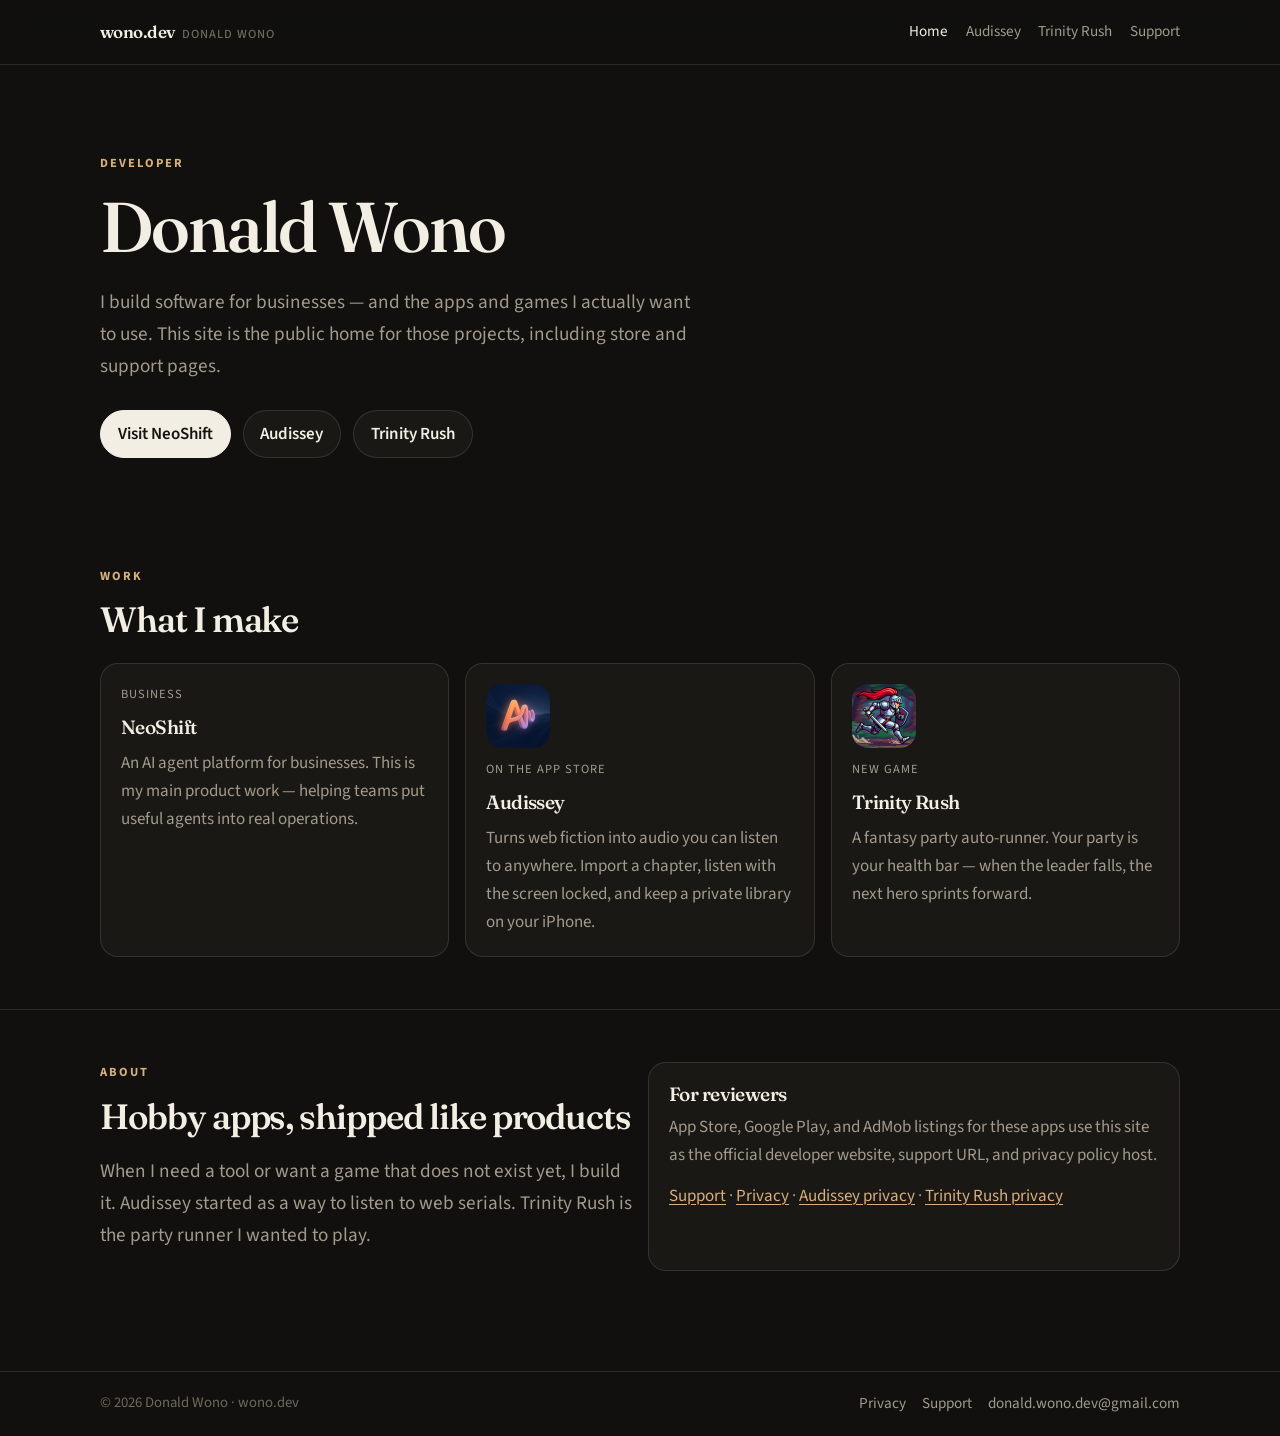
==== index.html @ 0ca2bea0 "Add files via upload" ====
<!DOCTYPE html>
<html lang="en">
<head>
  <meta charset="utf-8">
  <meta name="viewport" content="width=device-width, initial-scale=1">
  <title>Donald Wono — wono.dev</title>
  <meta name="description" content="Donald Wono is a developer. He built NeoShift, an AI agent platform for businesses, and makes apps and games including Audissey and Trinity Rush.">
  <link rel="canonical" href="https://wono.dev/">
  <meta property="og:type" content="website">
  <meta property="og:site_name" content="wono.dev">
  <meta property="og:title" content="Donald Wono — wono.dev">
  <meta property="og:description" content="Developer of NeoShift, Audissey, and Trinity Rush.">
  <meta property="og:url" content="https://wono.dev/">
  <meta property="og:image" content="https://wono.dev/images/audissey/icon-256.png">
  <meta name="theme-color" content="#11100e">
  <link rel="icon" href="/images/favicon.svg" type="image/svg+xml">
  <link rel="icon" href="/images/favicon-64.png" type="image/png">
  <link rel="apple-touch-icon" href="/images/audissey/icon-256.png">
  <link rel="preconnect" href="https://fonts.googleapis.com">
  <link rel="preconnect" href="https://fonts.gstatic.com" crossorigin>
  <link href="https://fonts.googleapis.com/css2?family=Fraunces:opsz,wght@9..144,500;9..144,600&family=Source+Sans+3:wght@400;600;700&display=swap" rel="stylesheet">
  <link rel="stylesheet" href="/css/site.css">
</head>
<body>
  <header class="site-header">
    <div class="wrap">
      <a class="brand" href="/">wono.dev <small>Donald Wono</small></a>
      <nav>
        <a href="/" aria-current="page">Home</a>
        <a href="/audissey/">Audissey</a>
        <a href="/trinity-rush/">Trinity Rush</a>
        <a href="/support/">Support</a>
      </nav>
    </div>
  </header>

  <main>
    <section class="hero">
      <div class="wrap">
        <p class="eyebrow">Developer</p>
        <h1>Donald Wono</h1>
        <p class="lede">I build software for businesses — and the apps and games I actually want to use. This site is the public home for those projects, including store and support pages.</p>
        <div class="actions">
          <a class="btn btn-primary" href="https://neoshift.ai">Visit NeoShift</a>
          <a class="btn" href="/audissey/">Audissey</a>
          <a class="btn" href="/trinity-rush/">Trinity Rush</a>
        </div>
      </div>
    </section>

    <section class="section">
      <div class="wrap">
        <p class="eyebrow">Work</p>
        <h2>What I make</h2>
        <div class="cards" style="margin-top: 1.4rem;">
          <a class="card" href="https://neoshift.ai">
            <p class="kicker">Business</p>
            <h3>NeoShift</h3>
            <p>An AI agent platform for businesses. This is my main product work — helping teams put useful agents into real operations.</p>
          </a>
          <a class="card" href="/audissey/">
            <img class="icon" src="/images/audissey/icon-256.png" alt="Audissey app icon">
            <p class="kicker">On the App Store</p>
            <h3>Audissey</h3>
            <p>Turns web fiction into audio you can listen to anywhere. Import a chapter, listen with the screen locked, and keep a private library on your iPhone.</p>
          </a>
          <a class="card" href="/trinity-rush/">
            <img class="icon" src="/images/trinity-rush/icon-256.png" alt="Trinity Rush app icon">
            <p class="kicker">New game</p>
            <h3>Trinity Rush</h3>
            <p>A fantasy party auto-runner. Your party is your health bar — when the leader falls, the next hero sprints forward.</p>
          </a>
        </div>
      </div>
    </section>

    <section class="section">
      <div class="wrap grid-2">
        <div>
          <p class="eyebrow">About</p>
          <h2>Hobby apps, shipped like products</h2>
          <p class="lede">When I need a tool or want a game that does not exist yet, I build it. Audissey started as a way to listen to web serials. Trinity Rush is the party runner I wanted to play.</p>
        </div>
        <div class="panel">
          <h3>For reviewers</h3>
          <p>App Store, Google Play, and AdMob listings for these apps use this site as the official developer website, support URL, and privacy policy host.</p>
          <p style="margin-top: 0.8rem;"><a href="/support/">Support</a> · <a href="/privacy/">Privacy</a> · <a href="/privacy/audissey.html">Audissey privacy</a> · <a href="/privacy/trinity-rush.html">Trinity Rush privacy</a></p>
        </div>
      </div>
    </section>
  </main>

  <footer class="site-footer">
    <div class="wrap">
      <p>© 2026 Donald Wono · wono.dev</p>
      <nav>
        <a href="/privacy/">Privacy</a>
        <a href="/support/">Support</a>
        <a href="mailto:donald.wono.dev@gmail.com">donald.wono.dev@gmail.com</a>
      </nav>
    </div>
  </footer>
</body>
</html>
---- css/site.css ----
:root {
  --bg: #11100e;
  --bg-elev: #1a1815;
  --bg-soft: #221f1a;
  --text: #f3eee4;
  --muted: #a39a8c;
  --faint: #6f685c;
  --line: rgba(243, 238, 228, 0.12);
  --accent: #d7b07a;
  --accent-2: #8fb4c9;
  --ok: #7dcea0;
  --shadow: 0 18px 50px rgba(0, 0, 0, 0.28);
  --serif: "Fraunces", "Iowan Old Style", "Palatino Linotype", Palatino, serif;
  --sans: "Source Sans 3", "Segoe UI", Helvetica, Arial, sans-serif;
  --max: 1080px;
  --narrow: 42rem;
}

*,
*::before,
*::after {
  box-sizing: border-box;
}

html {
  scroll-behavior: smooth;
}

body {
  margin: 0;
  min-height: 100vh;
  color: var(--text);
  background: var(--bg);
  font-family: var(--sans);
  font-size: 1.0625rem;
  line-height: 1.65;
}

img {
  max-width: 100%;
  height: auto;
  display: block;
}

a {
  color: var(--accent);
  text-decoration-thickness: 1px;
  text-underline-offset: 0.18em;
}

a:hover {
  color: var(--text);
}

code {
  font-size: 0.9em;
  color: var(--text);
}

.wrap {
  width: min(var(--max), calc(100% - 2rem));
  margin: 0 auto;
}

.narrow {
  width: min(var(--narrow), calc(100% - 2rem));
  margin: 0 auto;
}

.site-header {
  position: sticky;
  top: 0;
  z-index: 20;
  backdrop-filter: blur(16px);
  background: color-mix(in srgb, var(--bg) 82%, transparent);
  border-bottom: 1px solid var(--line);
}

.site-header .wrap,
.site-footer .wrap {
  display: flex;
  align-items: center;
  justify-content: space-between;
  gap: 1rem;
  min-height: 4rem;
}

.brand {
  display: inline-flex;
  align-items: baseline;
  gap: 0.45rem;
  color: var(--text);
  text-decoration: none;
  font-family: var(--serif);
  font-weight: 600;
  letter-spacing: -0.03em;
}

.brand small {
  color: var(--faint);
  font-family: var(--sans);
  font-size: 0.78rem;
  font-weight: 500;
  letter-spacing: 0.08em;
  text-transform: uppercase;
}

nav {
  display: flex;
  flex-wrap: wrap;
  gap: 0.35rem 1.1rem;
  font-size: 0.95rem;
}

nav a {
  color: var(--muted);
  text-decoration: none;
}

nav a:hover,
nav a[aria-current="page"] {
  color: var(--text);
}

.hero {
  padding: 5.5rem 0 3.5rem;
}

.eyebrow {
  margin: 0 0 0.85rem;
  color: var(--accent);
  font-size: 0.78rem;
  font-weight: 700;
  letter-spacing: 0.16em;
  text-transform: uppercase;
}

h1,
h2,
h3 {
  font-family: var(--serif);
  font-weight: 560;
  letter-spacing: -0.03em;
  line-height: 1.15;
}

h1 {
  margin: 0 0 1rem;
  font-size: clamp(2.4rem, 6vw, 4.4rem);
}

h2 {
  margin: 0 0 0.85rem;
  font-size: clamp(1.6rem, 3vw, 2.2rem);
}

h3 {
  margin: 0 0 0.45rem;
  font-size: 1.2rem;
}

.lede {
  max-width: 38rem;
  color: var(--muted);
  font-size: 1.2rem;
}

.actions {
  display: flex;
  flex-wrap: wrap;
  gap: 0.75rem;
  margin-top: 1.75rem;
}

.btn {
  display: inline-flex;
  align-items: center;
  justify-content: center;
  min-height: 2.7rem;
  padding: 0.55rem 1.05rem;
  border: 1px solid var(--line);
  border-radius: 999px;
  background: var(--bg-elev);
  color: var(--text);
  text-decoration: none;
  font-weight: 600;
}

.btn:hover {
  border-color: color-mix(in srgb, var(--accent) 55%, var(--line));
  color: var(--text);
}

.btn-primary {
  background: var(--text);
  border-color: var(--text);
  color: #16140f;
}

.btn-primary:hover {
  background: #fff;
  color: #16140f;
}

.section {
  padding: 3.25rem 0;
}

.section + .section {
  border-top: 1px solid var(--line);
}

.grid-2,
.grid-3,
.cards,
.shots,
.classes {
  display: grid;
  gap: 1rem;
}

.grid-2 {
  grid-template-columns: repeat(2, minmax(0, 1fr));
}

.grid-3,
.cards {
  grid-template-columns: repeat(3, minmax(0, 1fr));
}

.card,
.panel {
  background: var(--bg-elev);
  border: 1px solid var(--line);
  border-radius: 18px;
  padding: 1.25rem;
}

.card {
  display: flex;
  flex-direction: column;
  gap: 0.7rem;
  text-decoration: none;
  color: inherit;
  min-height: 100%;
  transition: transform 160ms ease, border-color 160ms ease;
}

.card:hover {
  transform: translateY(-3px);
  border-color: color-mix(in srgb, var(--accent) 45%, var(--line));
  color: inherit;
}

.card img.icon,
.app-hero-icon {
  width: 64px;
  height: 64px;
  border-radius: 16px;
}

.card h2,
.card h3 {
  margin: 0;
}

.card p,
.panel p {
  margin: 0;
  color: var(--muted);
}

.kicker {
  color: var(--faint);
  font-size: 0.78rem;
  letter-spacing: 0.08em;
  text-transform: uppercase;
}

.shots {
  grid-template-columns: repeat(2, minmax(0, 1fr));
}

.shots figure,
.hero-shot {
  margin: 0;
  overflow: hidden;
  border-radius: 18px;
  border: 1px solid var(--line);
  background: #000;
}

.shots img,
.hero-shot img {
  width: 100%;
  object-fit: cover;
}

.shots.promo {
  grid-template-columns: repeat(2, minmax(0, 1fr));
}

.shots.promo img,
.hero-shot.contain img {
  object-fit: contain;
  background: #05070c;
}

.app-hero .hero-shot.contain img {
  max-height: 34rem;
  margin: 0 auto;
}

.shots figcaption {
  padding: 0.7rem 0.9rem 0.9rem;
  color: var(--muted);
  font-size: 0.92rem;
}

.feature-list {
  margin: 0;
  padding: 0;
  list-style: none;
}

.feature-list li {
  position: relative;
  padding: 0.55rem 0 0.55rem 1.2rem;
  border-bottom: 1px solid var(--line);
  color: var(--muted);
}

.feature-list li::before {
  content: "";
  position: absolute;
  left: 0;
  top: 0.95rem;
  width: 0.45rem;
  height: 0.45rem;
  border-radius: 50%;
  background: var(--accent);
}

.app-hero {
  display: grid;
  grid-template-columns: 1.05fr 0.95fr;
  gap: 2rem;
  align-items: center;
  padding: 4.5rem 0 2.5rem;
}

.app-meta {
  display: flex;
  flex-wrap: wrap;
  gap: 0.5rem;
  margin: 1rem 0 0;
}

.pill {
  display: inline-flex;
  align-items: center;
  padding: 0.25rem 0.65rem;
  border: 1px solid var(--line);
  border-radius: 999px;
  color: var(--muted);
  font-size: 0.82rem;
}

.note {
  margin-top: 0.85rem;
  color: var(--faint);
  font-size: 0.95rem;
}

.legal h1 {
  font-size: clamp(2rem, 4vw, 2.8rem);
}

.legal h2 {
  margin-top: 2rem;
}

.legal p,
.legal li {
  color: var(--muted);
}

.site-footer {
  margin-top: 3rem;
  border-top: 1px solid var(--line);
  color: var(--faint);
  font-size: 0.92rem;
}

.site-footer a {
  color: var(--muted);
  text-decoration: none;
}

.site-footer nav {
  gap: 1rem;
}

.reviewer-box {
  background: color-mix(in srgb, var(--accent) 8%, var(--bg-elev));
  border: 1px solid color-mix(in srgb, var(--accent) 28%, var(--line));
}

.facts {
  display: grid;
  grid-template-columns: 11rem 1fr;
  gap: 0.65rem 1.2rem;
  margin: 1.1rem 0 0;
}

.facts dt {
  margin: 0;
  color: var(--faint);
  font-size: 0.78rem;
  font-weight: 700;
  letter-spacing: 0.08em;
  text-transform: uppercase;
}

.facts dd {
  margin: 0;
  color: var(--muted);
}

.roster {
  display: grid;
  grid-template-columns: repeat(4, minmax(0, 1fr));
  gap: 0.85rem;
}

.roster .class-card h3 {
  font-size: 1.05rem;
}

.roster .class-card p {
  font-size: 0.92rem;
}

.classes {
  grid-template-columns: repeat(4, minmax(0, 1fr));
}

.class-card {
  text-align: center;
}

.class-card img {
  width: 100%;
  aspect-ratio: 1;
  object-fit: contain;
  margin: 0 auto 0.7rem;
}

.banner {
  position: relative;
  overflow: hidden;
  min-height: 280px;
  border-radius: 22px;
  border: 1px solid var(--line);
}

.banner img {
  width: 100%;
  height: 100%;
  min-height: 280px;
  object-fit: cover;
}

.banner .logo-over {
  position: absolute;
  left: 50%;
  top: 46%;
  width: min(360px, 70%);
  transform: translate(-50%, -50%);
  filter: drop-shadow(0 10px 24px rgba(0, 0, 0, 0.55));
}

body.theme-audissey {
  --bg: #0b1220;
  --bg-elev: #121b2c;
  --bg-soft: #182338;
  --text: #eef3fb;
  --muted: #a8b4c7;
  --faint: #73819a;
  --line: rgba(238, 243, 251, 0.12);
  --accent: #7eb6ea;
  --accent-2: #e8a87c;
}

body.theme-trinity {
  --bg: #0c1018;
  --bg-elev: #151b28;
  --bg-soft: #1c2434;
  --text: #f4efe3;
  --muted: #b7ae9a;
  --faint: #7f7766;
  --line: rgba(244, 239, 227, 0.12);
  --accent: #73ebc7;
  --accent-2: #e8c15a;
}

@media (max-width: 860px) {
  .app-hero,
  .grid-2,
  .grid-3,
  .cards,
  .shots,
  .shots.promo,
  .classes,
  .roster,
  .facts {
    grid-template-columns: 1fr;
  }

  .hero,
  .app-hero {
    padding-top: 3.2rem;
  }

  .site-header .wrap,
  .site-footer .wrap {
    flex-direction: column;
    align-items: flex-start;
    padding: 0.85rem 0;
  }
}

@media (max-width: 640px) {
  .classes,
  .roster {
    grid-template-columns: repeat(2, minmax(0, 1fr));
  }
}
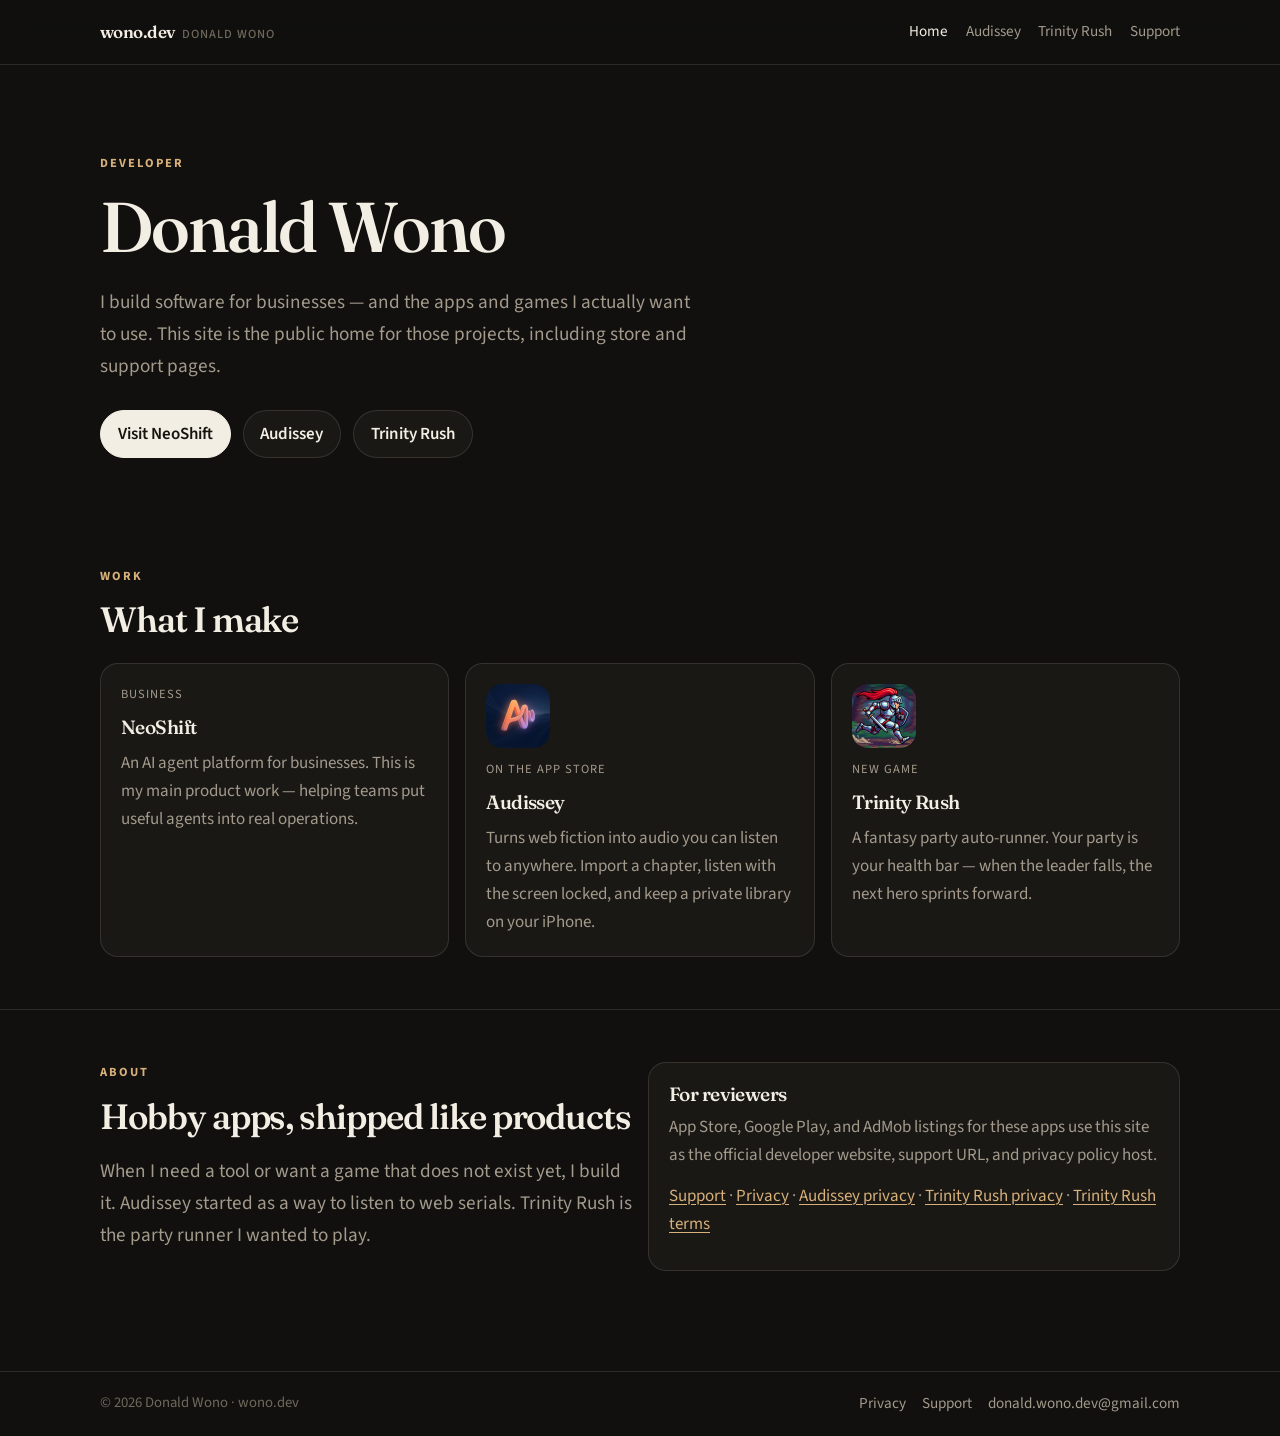
==== commit 250214a1: "Add files via upload" ====
--- a/index.html
+++ b/index.html
@@ -84,7 +84,7 @@
         <div class="panel">
           <h3>For reviewers</h3>
           <p>App Store, Google Play, and AdMob listings for these apps use this site as the official developer website, support URL, and privacy policy host.</p>
-          <p style="margin-top: 0.8rem;"><a href="/support/">Support</a> · <a href="/privacy/">Privacy</a> · <a href="/privacy/audissey.html">Audissey privacy</a> · <a href="/privacy/trinity-rush.html">Trinity Rush privacy</a></p>
+          <p style="margin-top: 0.8rem;"><a href="/support/">Support</a> · <a href="/privacy/">Privacy</a> · <a href="/privacy/audissey.html">Audissey privacy</a> · <a href="/privacy/trinity-rush.html">Trinity Rush privacy</a> · <a href="/terms/trinity-rush.html">Trinity Rush terms</a></p>
         </div>
       </div>
     </section>
--- a/css/site.css
+++ b/css/site.css
@@ -471,15 +471,6 @@
   object-fit: cover;
 }
 
-.banner .logo-over {
-  position: absolute;
-  left: 50%;
-  top: 46%;
-  width: min(360px, 70%);
-  transform: translate(-50%, -50%);
-  filter: drop-shadow(0 10px 24px rgba(0, 0, 0, 0.55));
-}
-
 body.theme-audissey {
   --bg: #0b1220;
   --bg-elev: #121b2c;
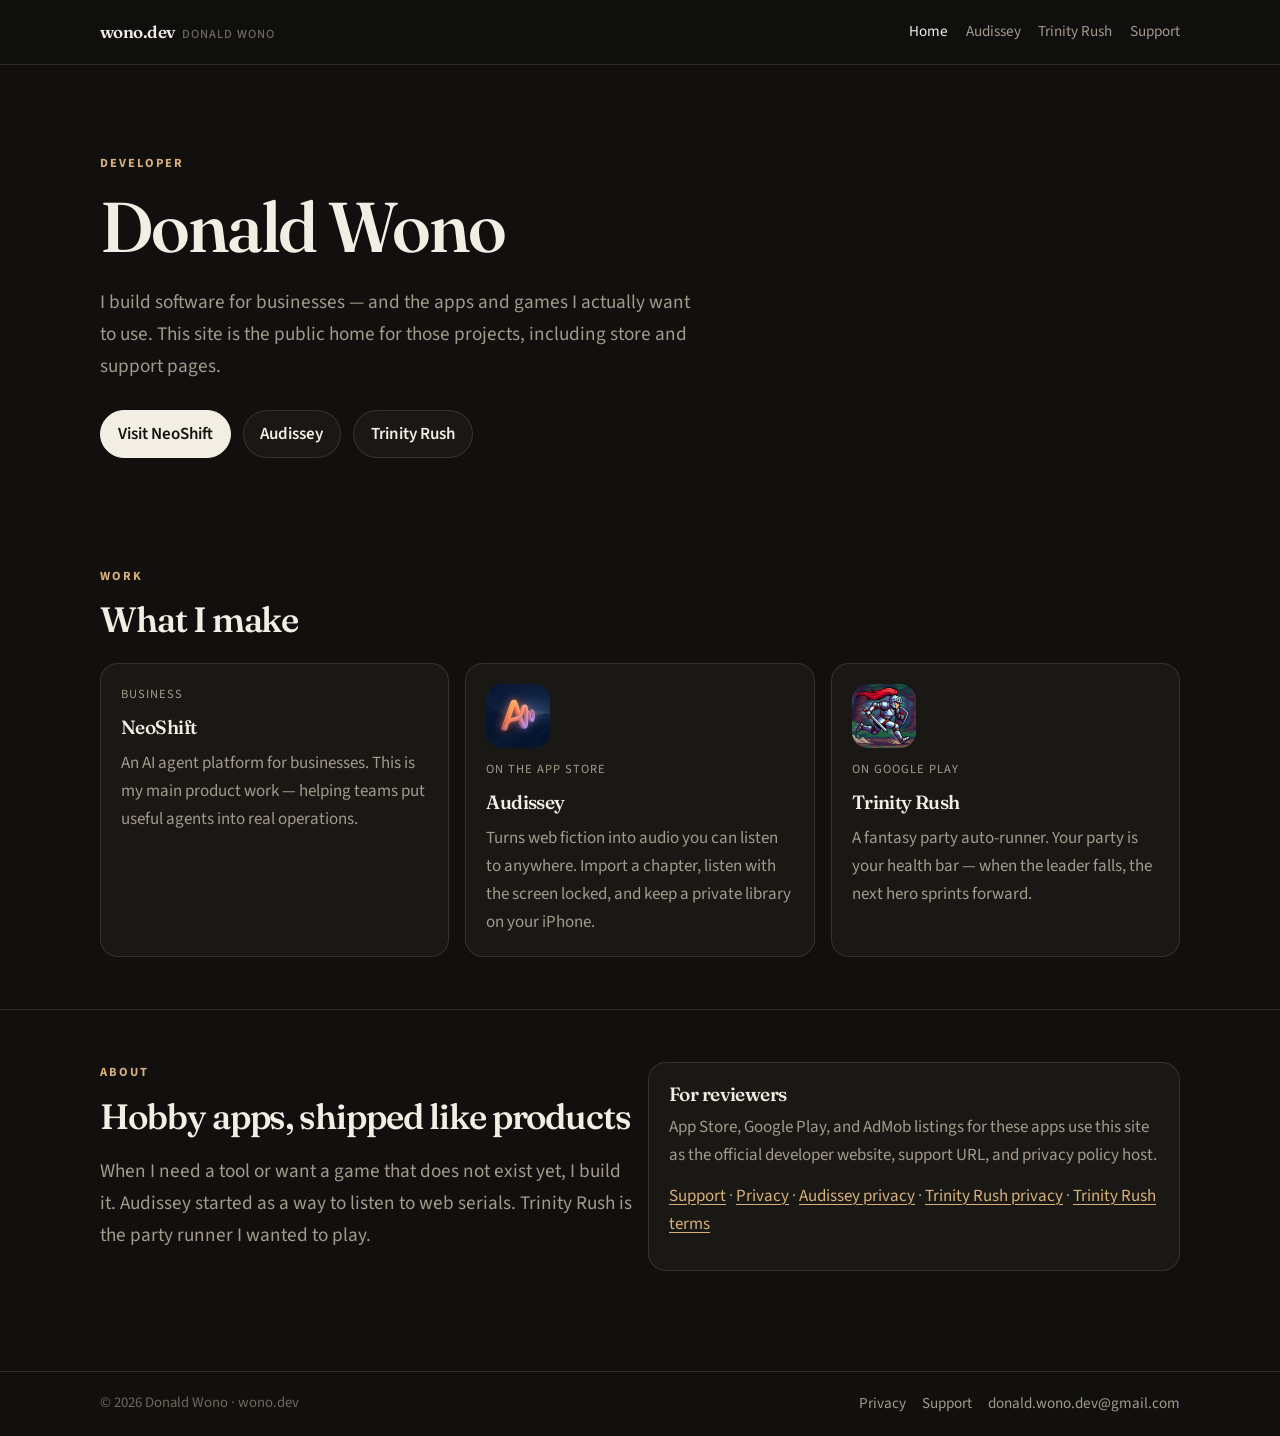
==== commit 64bdd8d8: "Updated Trinity Rush page with Android link" ====
--- a/index.html
+++ b/index.html
@@ -66,7 +66,7 @@
           </a>
           <a class="card" href="/trinity-rush/">
             <img class="icon" src="/images/trinity-rush/icon-256.png" alt="Trinity Rush app icon">
-            <p class="kicker">New game</p>
+            <p class="kicker">On Google Play</p>
             <h3>Trinity Rush</h3>
             <p>A fantasy party auto-runner. Your party is your health bar — when the leader falls, the next hero sprints forward.</p>
           </a>
--- a/css/site.css
+++ b/css/site.css
@@ -471,6 +471,28 @@
   object-fit: cover;
 }
 
+.video {
+  margin: 0;
+  overflow: hidden;
+  border-radius: 22px;
+  border: 1px solid var(--line);
+  background: #000;
+}
+
+.video-frame {
+  position: relative;
+  width: 100%;
+  aspect-ratio: 16 / 9;
+}
+
+.video-frame iframe {
+  position: absolute;
+  inset: 0;
+  width: 100%;
+  height: 100%;
+  border: 0;
+}
+
 body.theme-audissey {
   --bg: #0b1220;
   --bg-elev: #121b2c;
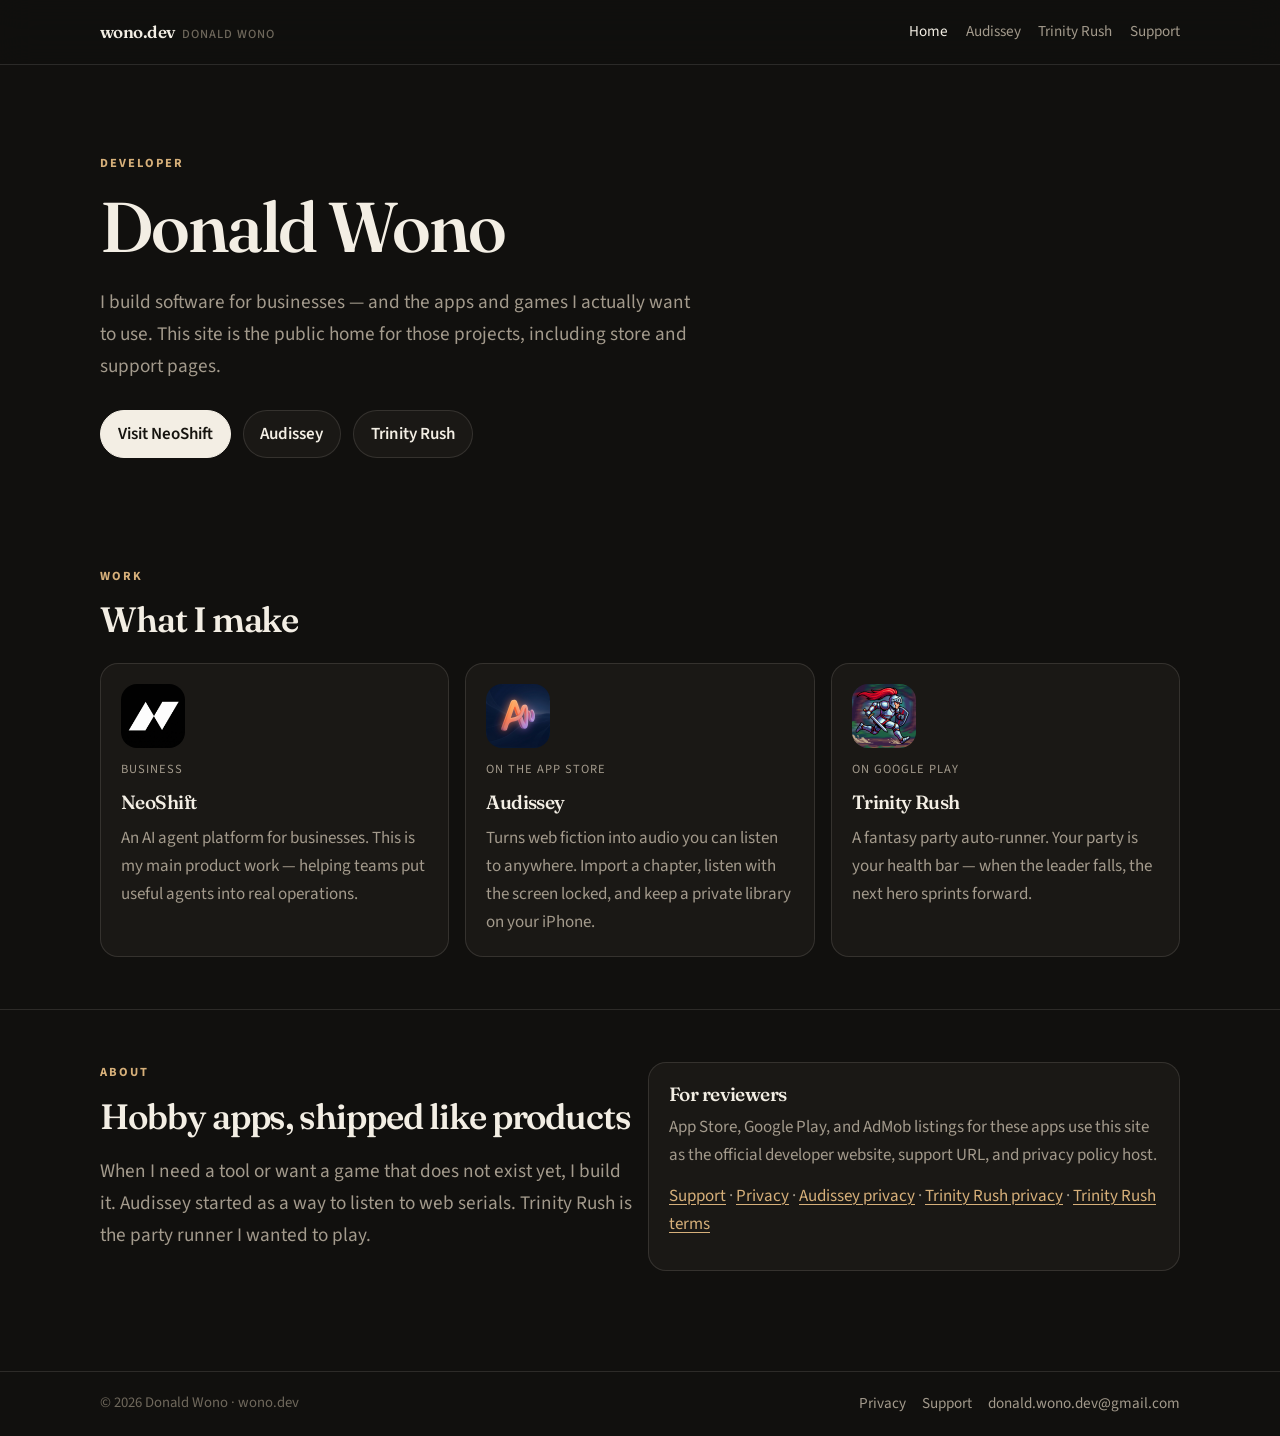
==== commit 1c54d7ba: "Added a Neoshift Icon" ====
--- a/index.html
+++ b/index.html
@@ -54,6 +54,7 @@
         <h2>What I make</h2>
         <div class="cards" style="margin-top: 1.4rem;">
           <a class="card" href="https://neoshift.ai">
+            <img class="icon" src="/images/Neoshift%20Icon%20Logo%20Small.png" alt="NeoShift icon">
             <p class="kicker">Business</p>
             <h3>NeoShift</h3>
             <p>An AI agent platform for businesses. This is my main product work — helping teams put useful agents into real operations.</p>
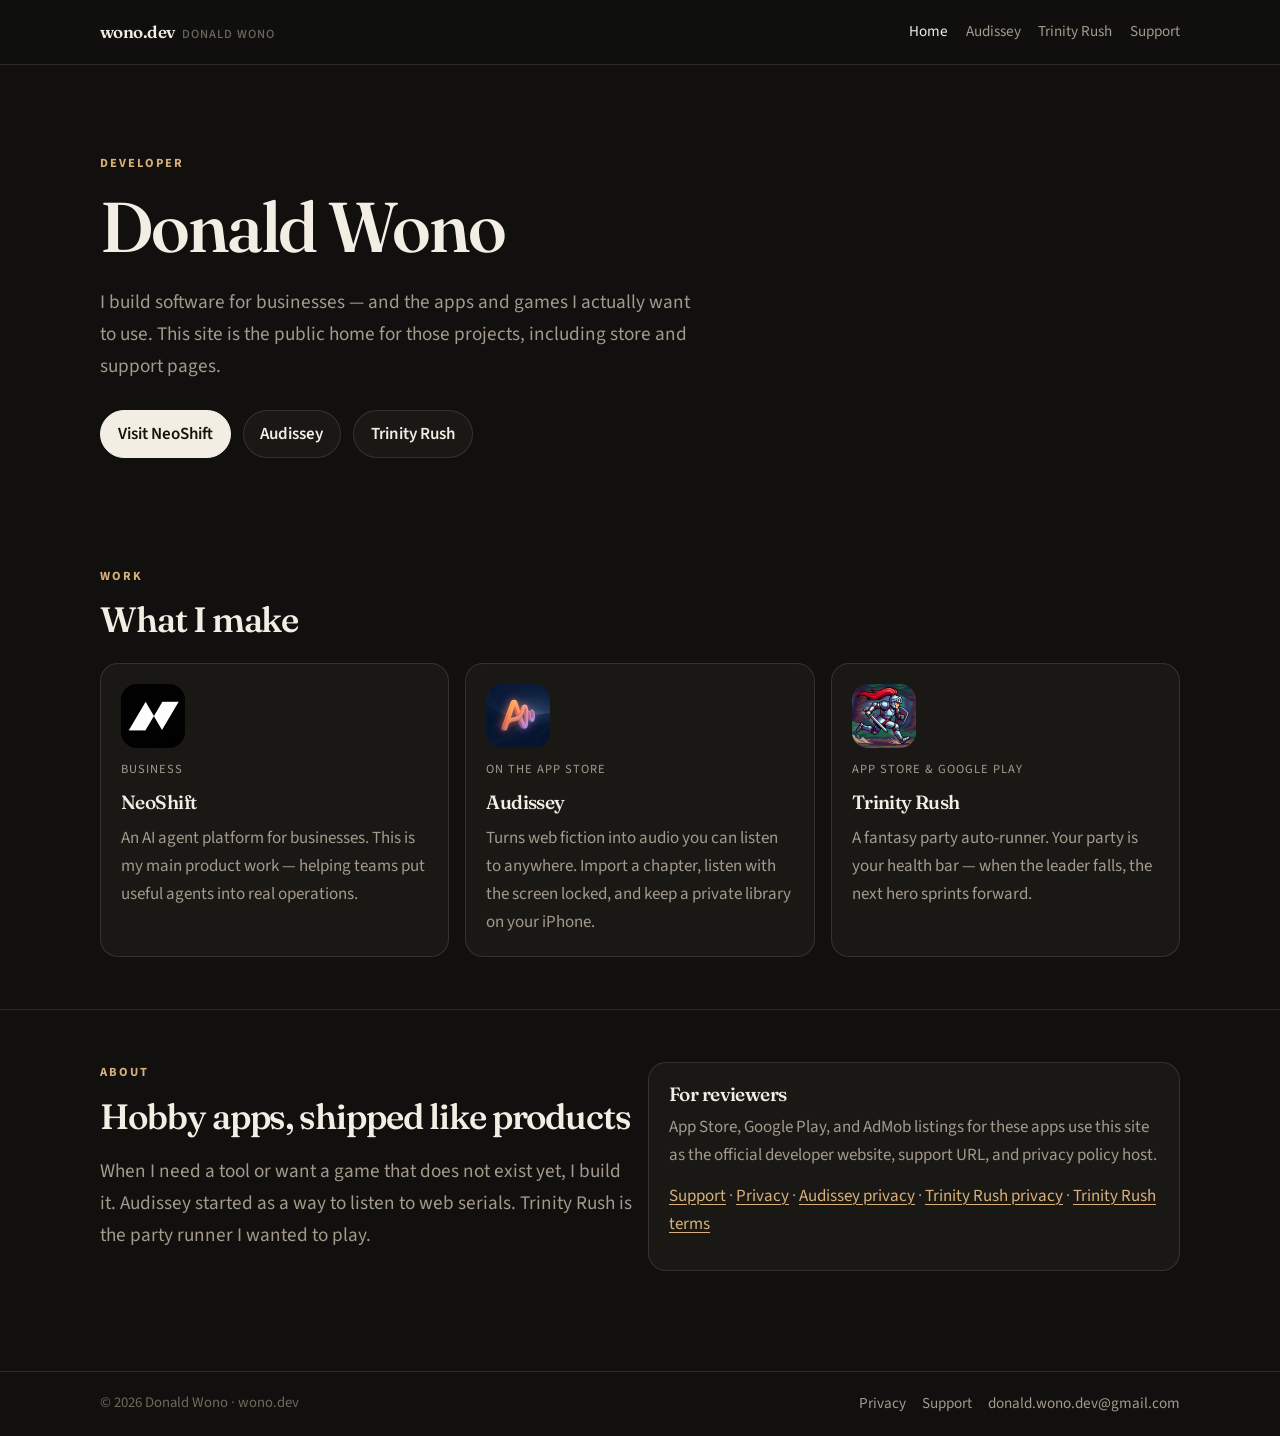
==== commit 18acb3eb: "Add files via upload" ====
--- a/index.html
+++ b/index.html
@@ -67,7 +67,7 @@
           </a>
           <a class="card" href="/trinity-rush/">
             <img class="icon" src="/images/trinity-rush/icon-256.png" alt="Trinity Rush app icon">
-            <p class="kicker">On Google Play</p>
+            <p class="kicker">App Store &amp; Google Play</p>
             <h3>Trinity Rush</h3>
             <p>A fantasy party auto-runner. Your party is your health bar — when the leader falls, the next hero sprints forward.</p>
           </a>
